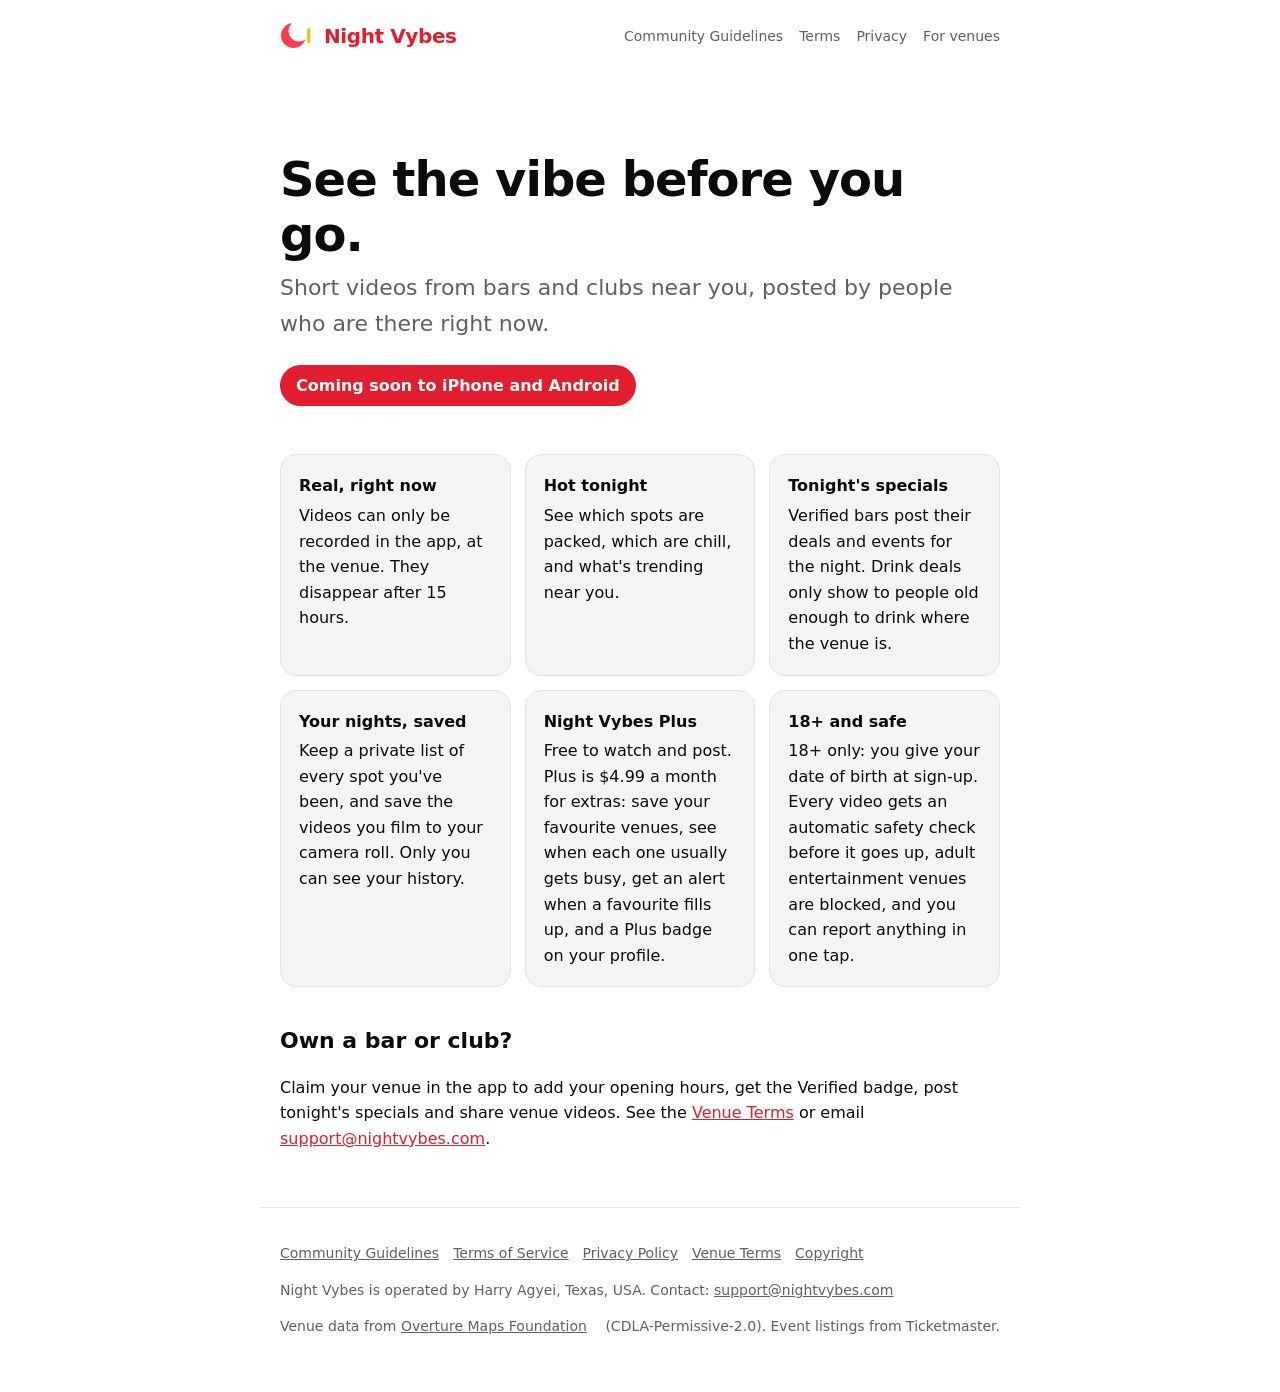
==== index.html @ 935aa68d "Privacy: cookies, emails, children, phone/contacts, providers; refunds; accurate claims; data credit" ====
<!doctype html>
<html lang="en">
<head>
<script>
// Email confirmation links land here: send them to the confirmation page and drop the sign-in details from the address.
(function () {
  var all = location.hash + '&' + location.search;
  if (/error(_code|_description)?=/.test(all)) location.replace('/confirmed/?failed');
  else if (/access_token=|type=signup|[?&]code=/.test(all)) location.replace('/confirmed/');
})();
</script>
<meta charset="utf-8">
<meta name="viewport" content="width=device-width, initial-scale=1">
<title>Night Vybes: See the vibe before you go</title>
<meta name="description" content="Short videos from bars and clubs near you, posted by people who are there right now.">
<link rel="stylesheet" href="/style.css">
<link rel="icon" type="image/png" href="/favicon.png">
<link rel="apple-touch-icon" href="/apple-touch-icon.png">
<meta name="theme-color" content="#0B0B0D">
</head>
<body>
<header><a class="brand" href="/"><span class="brand-mark"><svg aria-hidden="true" xmlns="http://www.w3.org/2000/svg" viewBox="15 23 72 54" width="36" height="27"><defs><mask id="nvm"><rect x="-100" y="-100" width="300" height="300" fill="white"/><circle cx="53" cy="41" r="21" fill="black"/></mask></defs>
<circle cx="42" cy="50" r="25" fill="#FF3B4E" mask="url(#nvm)"/>
<rect x="60" y="43" width="6" height="14" rx="3" fill="#FFFFFF"/>
<rect x="69.5" y="35" width="6" height="30" rx="3" fill="#F5B700"/>
<rect x="79" y="40" width="6" height="20" rx="3" fill="#FFFFFF"/></svg></span>Night Vybes</a><nav><a href="/guidelines">Community Guidelines</a><a href="/terms">Terms</a><a href="/privacy">Privacy</a><a href="/venues">For venues</a></nav></header>
<main>
<section class="hero">
<h1>See the vibe before you go.</h1>
<p class="tagline">Short videos from bars and clubs near you, posted by people who are there right now.</p>
<span class="pill">Coming soon to iPhone and Android</span>
</section>
<div class="cards">
<div class="card"><strong>Real, right now</strong>Videos can only be recorded in the app, at the venue. They disappear after 15 hours.</div>
<div class="card"><strong>Hot tonight</strong>See which spots are packed, which are chill, and what's trending near you.</div>
<div class="card"><strong>Tonight's specials</strong>Verified bars post their deals and events for the night. Drink deals only show to people old enough to drink where the venue is.</div>
<div class="card"><strong>Your nights, saved</strong>Keep a private list of every spot you've been, and save the videos you film to your camera roll. Only you can see your history.</div>
<div class="card"><strong>Night Vybes Plus</strong>Free to watch and post. Plus is $4.99 a month for extras: save your favourite venues, see when each one usually gets busy, get an alert when a favourite fills up, and a Plus badge on your profile.</div>
<div class="card"><strong>18+ and safe</strong>18+ only: you give your date of birth at sign-up. Every video gets an automatic safety check before it goes up, adult entertainment venues are blocked, and you can report anything in one tap.</div>
</div>
<h2>Own a bar or club?</h2>
<p>Claim your venue in the app to add your opening hours, get the Verified badge, post tonight's specials and share venue videos. See the <a href="/venues">Venue Terms</a> or email <a href="mailto:support@nightvybes.com">support@nightvybes.com</a>.</p>

</main>
<footer><p><a href="/guidelines">Community Guidelines</a><a href="/terms">Terms of Service</a><a href="/privacy">Privacy Policy</a><a href="/venues">Venue Terms</a><a href="/copyright">Copyright</a></p><p>Night Vybes is operated by Harry Agyei, Texas, USA. Contact: <a href="mailto:support@nightvybes.com">support@nightvybes.com</a></p><p>Venue data from <a href="https://overturemaps.org">Overture Maps Foundation</a> (CDLA-Permissive-2.0). Event listings from Ticketmaster.</p></footer>
</body>
</html>
---- style.css ----
:root {
  --bg: #ffffff;
  --panel: #f4f4f6;
  --text: #0b0b0d;
  --muted: #5d6068;
  --line: #e2e2e8;
  --red: #e11d2e;
  color-scheme: light dark;
  font-family: system-ui, -apple-system, 'Segoe UI', Roboto, sans-serif;
}
@media (prefers-color-scheme: dark) {
  :root { --bg: #0b0b0d; --panel: #17181b; --text: #f4f4f5; --muted: #a6a9b0; --line: #2c2f34; --red: #ff3b4e; }
}
* { box-sizing: border-box; }
body { margin: 0; background: var(--bg); color: var(--text); line-height: 1.6; }
a { color: var(--red); }
header, main, footer { max-width: 760px; margin: 0 auto; padding: 0 20px; }
header { display: flex; justify-content: space-between; align-items: center; padding-top: 20px; padding-bottom: 20px; flex-wrap: wrap; gap: 12px; }
.brand-mark { display: inline-flex; margin-right: 8px; vertical-align: -6px; }
.brand { font-weight: 800; font-size: 20px; color: var(--red); text-decoration: none; letter-spacing: -0.02em; }
nav { display: flex; gap: 16px; flex-wrap: wrap; font-size: 14px; }
nav a { color: var(--muted); text-decoration: none; }
nav a:hover { color: var(--text); }
h1 { font-size: 34px; line-height: 1.15; letter-spacing: -0.02em; margin: 24px 0 8px; }
h2 { font-size: 22px; margin: 36px 0 8px; }
h3 { font-size: 17px; margin: 24px 0 6px; }
.updated { color: var(--muted); font-size: 14px; margin-bottom: 24px; }
table { width: 100%; border-collapse: collapse; font-size: 14px; margin: 12px 0; display: block; overflow-x: auto; }
th, td { text-align: left; padding: 10px; border-bottom: 1px solid var(--line); vertical-align: top; }
th { color: var(--muted); font-weight: 600; }
li { margin: 4px 0; }
.hero { padding: 56px 0 24px; }
.hero h1 { font-size: 48px; }
.tagline { font-size: 22px; color: var(--muted); margin: 0 0 24px; }
.cards { display: grid; grid-template-columns: repeat(auto-fit, minmax(210px, 1fr)); gap: 14px; margin: 24px 0; }
.card { background: var(--panel); border: 1px solid var(--line); border-radius: 16px; padding: 18px; }
.card strong { display: block; margin-bottom: 4px; }
.pill { display: inline-block; background: var(--red); color: #fff; padding: 8px 16px; border-radius: 999px; font-weight: 600; }
footer { border-top: 1px solid var(--line); margin-top: 56px; padding-top: 20px; padding-bottom: 40px; color: var(--muted); font-size: 14px; }
footer a { color: var(--muted); margin-right: 14px; }
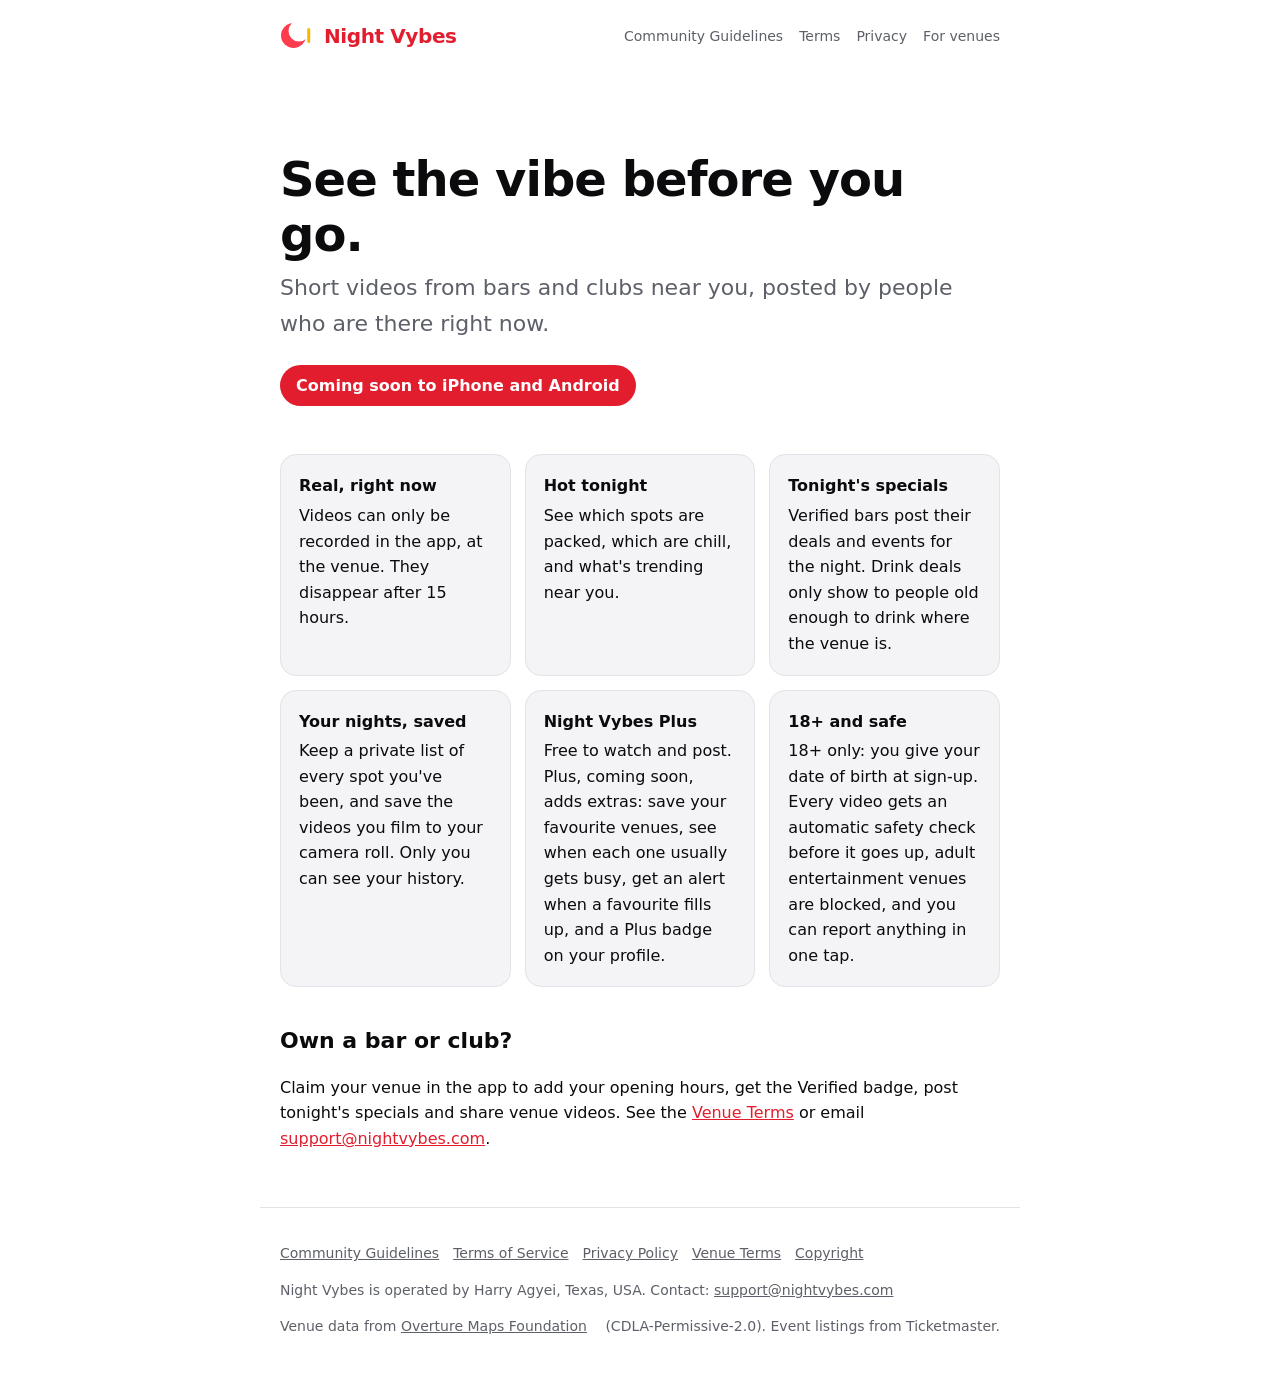
==== commit 4d9121c5: "Remove fixed prices while pricing is being finalised Co-Authored-By: Claude Opus 5.5 <noreply@anthro" ====
--- a/index.html
+++ b/index.html
@@ -35,7 +35,7 @@
 <div class="card"><strong>Hot tonight</strong>See which spots are packed, which are chill, and what's trending near you.</div>
 <div class="card"><strong>Tonight's specials</strong>Verified bars post their deals and events for the night. Drink deals only show to people old enough to drink where the venue is.</div>
 <div class="card"><strong>Your nights, saved</strong>Keep a private list of every spot you've been, and save the videos you film to your camera roll. Only you can see your history.</div>
-<div class="card"><strong>Night Vybes Plus</strong>Free to watch and post. Plus is $4.99 a month for extras: save your favourite venues, see when each one usually gets busy, get an alert when a favourite fills up, and a Plus badge on your profile.</div>
+<div class="card"><strong>Night Vybes Plus</strong>Free to watch and post. Plus, coming soon, adds extras: save your favourite venues, see when each one usually gets busy, get an alert when a favourite fills up, and a Plus badge on your profile.</div>
 <div class="card"><strong>18+ and safe</strong>18+ only: you give your date of birth at sign-up. Every video gets an automatic safety check before it goes up, adult entertainment venues are blocked, and you can report anything in one tap.</div>
 </div>
 <h2>Own a bar or club?</h2>
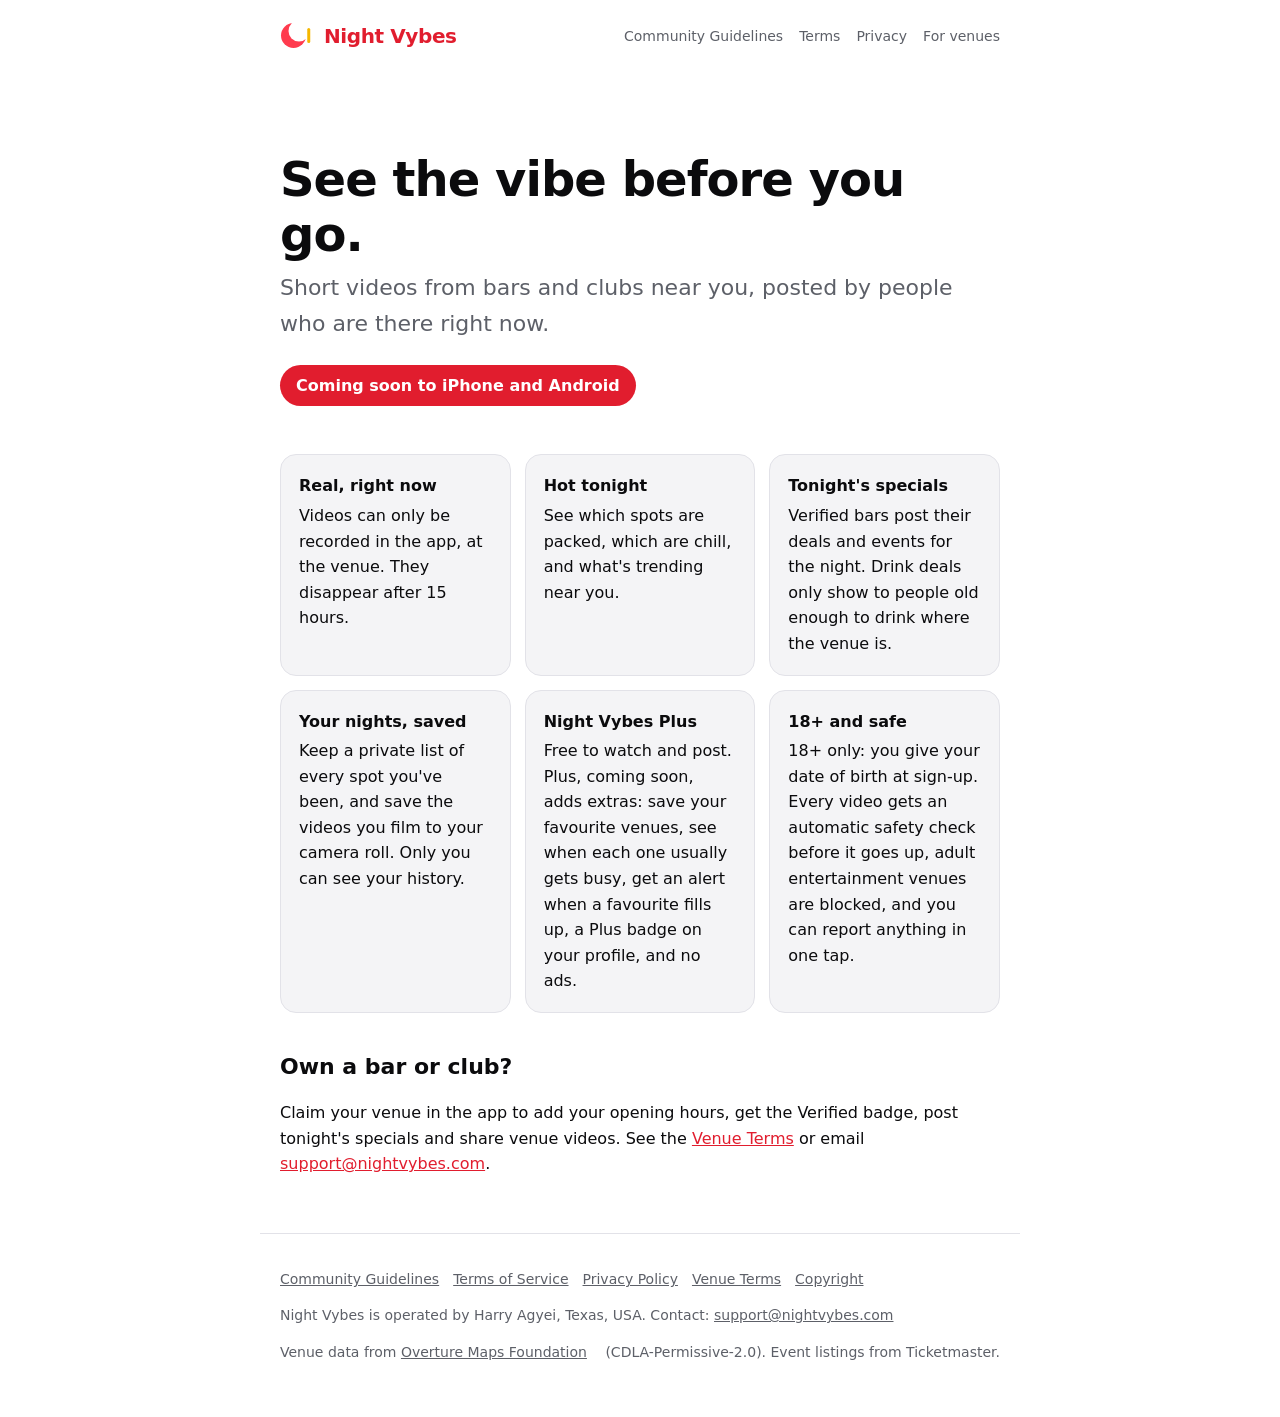
==== commit 3a96eea1: "Plus: no ads Co-Authored-By: Claude Opus 5.5 <noreply@anthropic.com> Claude-Session: https://claude." ====
--- a/index.html
+++ b/index.html
@@ -35,7 +35,7 @@
 <div class="card"><strong>Hot tonight</strong>See which spots are packed, which are chill, and what's trending near you.</div>
 <div class="card"><strong>Tonight's specials</strong>Verified bars post their deals and events for the night. Drink deals only show to people old enough to drink where the venue is.</div>
 <div class="card"><strong>Your nights, saved</strong>Keep a private list of every spot you've been, and save the videos you film to your camera roll. Only you can see your history.</div>
-<div class="card"><strong>Night Vybes Plus</strong>Free to watch and post. Plus, coming soon, adds extras: save your favourite venues, see when each one usually gets busy, get an alert when a favourite fills up, and a Plus badge on your profile.</div>
+<div class="card"><strong>Night Vybes Plus</strong>Free to watch and post. Plus, coming soon, adds extras: save your favourite venues, see when each one usually gets busy, get an alert when a favourite fills up, a Plus badge on your profile, and no ads.</div>
 <div class="card"><strong>18+ and safe</strong>18+ only: you give your date of birth at sign-up. Every video gets an automatic safety check before it goes up, adult entertainment venues are blocked, and you can report anything in one tap.</div>
 </div>
 <h2>Own a bar or club?</h2>
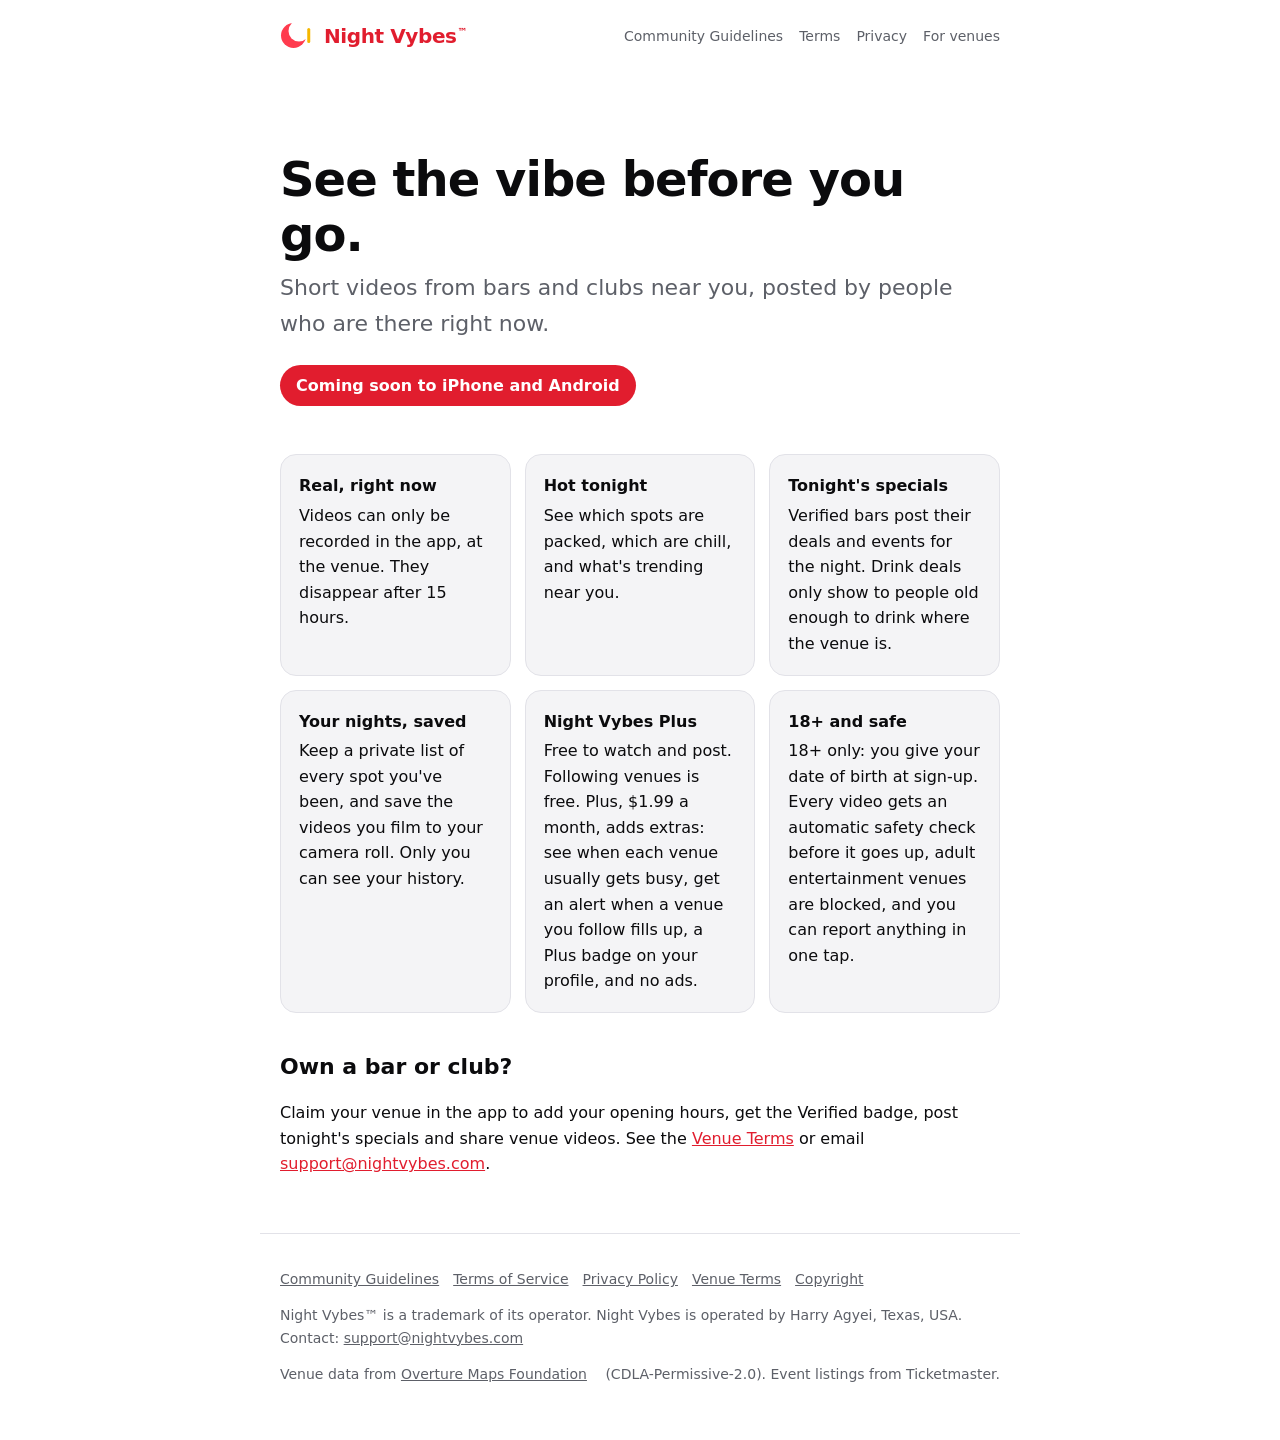
==== commit 4dc43ecb: "Sync website from Night-Vybes main (™, privacy, DJ plan in Terms, admin DJs tab) Co-Authored-By: Cla" ====
--- a/index.html
+++ b/index.html
@@ -23,7 +23,7 @@
 <circle cx="42" cy="50" r="25" fill="#FF3B4E" mask="url(#nvm)"/>
 <rect x="60" y="43" width="6" height="14" rx="3" fill="#FFFFFF"/>
 <rect x="69.5" y="35" width="6" height="30" rx="3" fill="#F5B700"/>
-<rect x="79" y="40" width="6" height="20" rx="3" fill="#FFFFFF"/></svg></span>Night Vybes</a><nav><a href="/guidelines">Community Guidelines</a><a href="/terms">Terms</a><a href="/privacy">Privacy</a><a href="/venues">For venues</a></nav></header>
+<rect x="79" y="40" width="6" height="20" rx="3" fill="#FFFFFF"/></svg></span>Night Vybes<sup class="tm">&trade;</sup></a><nav><a href="/guidelines">Community Guidelines</a><a href="/terms">Terms</a><a href="/privacy">Privacy</a><a href="/venues">For venues</a></nav></header>
 <main>
 <section class="hero">
 <h1>See the vibe before you go.</h1>
@@ -35,13 +35,13 @@
 <div class="card"><strong>Hot tonight</strong>See which spots are packed, which are chill, and what's trending near you.</div>
 <div class="card"><strong>Tonight's specials</strong>Verified bars post their deals and events for the night. Drink deals only show to people old enough to drink where the venue is.</div>
 <div class="card"><strong>Your nights, saved</strong>Keep a private list of every spot you've been, and save the videos you film to your camera roll. Only you can see your history.</div>
-<div class="card"><strong>Night Vybes Plus</strong>Free to watch and post. Plus, coming soon, adds extras: save your favourite venues, see when each one usually gets busy, get an alert when a favourite fills up, a Plus badge on your profile, and no ads.</div>
+<div class="card"><strong>Night Vybes Plus</strong>Free to watch and post. Following venues is free. Plus, $1.99 a month, adds extras: see when each venue usually gets busy, get an alert when a venue you follow fills up, a Plus badge on your profile, and no ads.</div>
 <div class="card"><strong>18+ and safe</strong>18+ only: you give your date of birth at sign-up. Every video gets an automatic safety check before it goes up, adult entertainment venues are blocked, and you can report anything in one tap.</div>
 </div>
 <h2>Own a bar or club?</h2>
 <p>Claim your venue in the app to add your opening hours, get the Verified badge, post tonight's specials and share venue videos. See the <a href="/venues">Venue Terms</a> or email <a href="mailto:support@nightvybes.com">support@nightvybes.com</a>.</p>
 
 </main>
-<footer><p><a href="/guidelines">Community Guidelines</a><a href="/terms">Terms of Service</a><a href="/privacy">Privacy Policy</a><a href="/venues">Venue Terms</a><a href="/copyright">Copyright</a></p><p>Night Vybes is operated by Harry Agyei, Texas, USA. Contact: <a href="mailto:support@nightvybes.com">support@nightvybes.com</a></p><p>Venue data from <a href="https://overturemaps.org">Overture Maps Foundation</a> (CDLA-Permissive-2.0). Event listings from Ticketmaster.</p></footer>
+<footer><p><a href="/guidelines">Community Guidelines</a><a href="/terms">Terms of Service</a><a href="/privacy">Privacy Policy</a><a href="/venues">Venue Terms</a><a href="/copyright">Copyright</a></p><p>Night Vybes&trade; is a trademark of its operator. Night Vybes is operated by Harry Agyei, Texas, USA. Contact: <a href="mailto:support@nightvybes.com">support@nightvybes.com</a></p><p>Venue data from <a href="https://overturemaps.org">Overture Maps Foundation</a> (CDLA-Permissive-2.0). Event listings from Ticketmaster.</p></footer>
 </body>
 </html>
--- a/style.css
+++ b/style.css
@@ -17,6 +17,7 @@
 header, main, footer { max-width: 760px; margin: 0 auto; padding: 0 20px; }
 header { display: flex; justify-content: space-between; align-items: center; padding-top: 20px; padding-bottom: 20px; flex-wrap: wrap; gap: 12px; }
 .brand-mark { display: inline-flex; margin-right: 8px; vertical-align: -6px; }
+.tm { font-size: 0.5em; font-weight: 600; margin-left: 1px; vertical-align: super; line-height: 0; }
 .brand { font-weight: 800; font-size: 20px; color: var(--red); text-decoration: none; letter-spacing: -0.02em; }
 nav { display: flex; gap: 16px; flex-wrap: wrap; font-size: 14px; }
 nav a { color: var(--muted); text-decoration: none; }
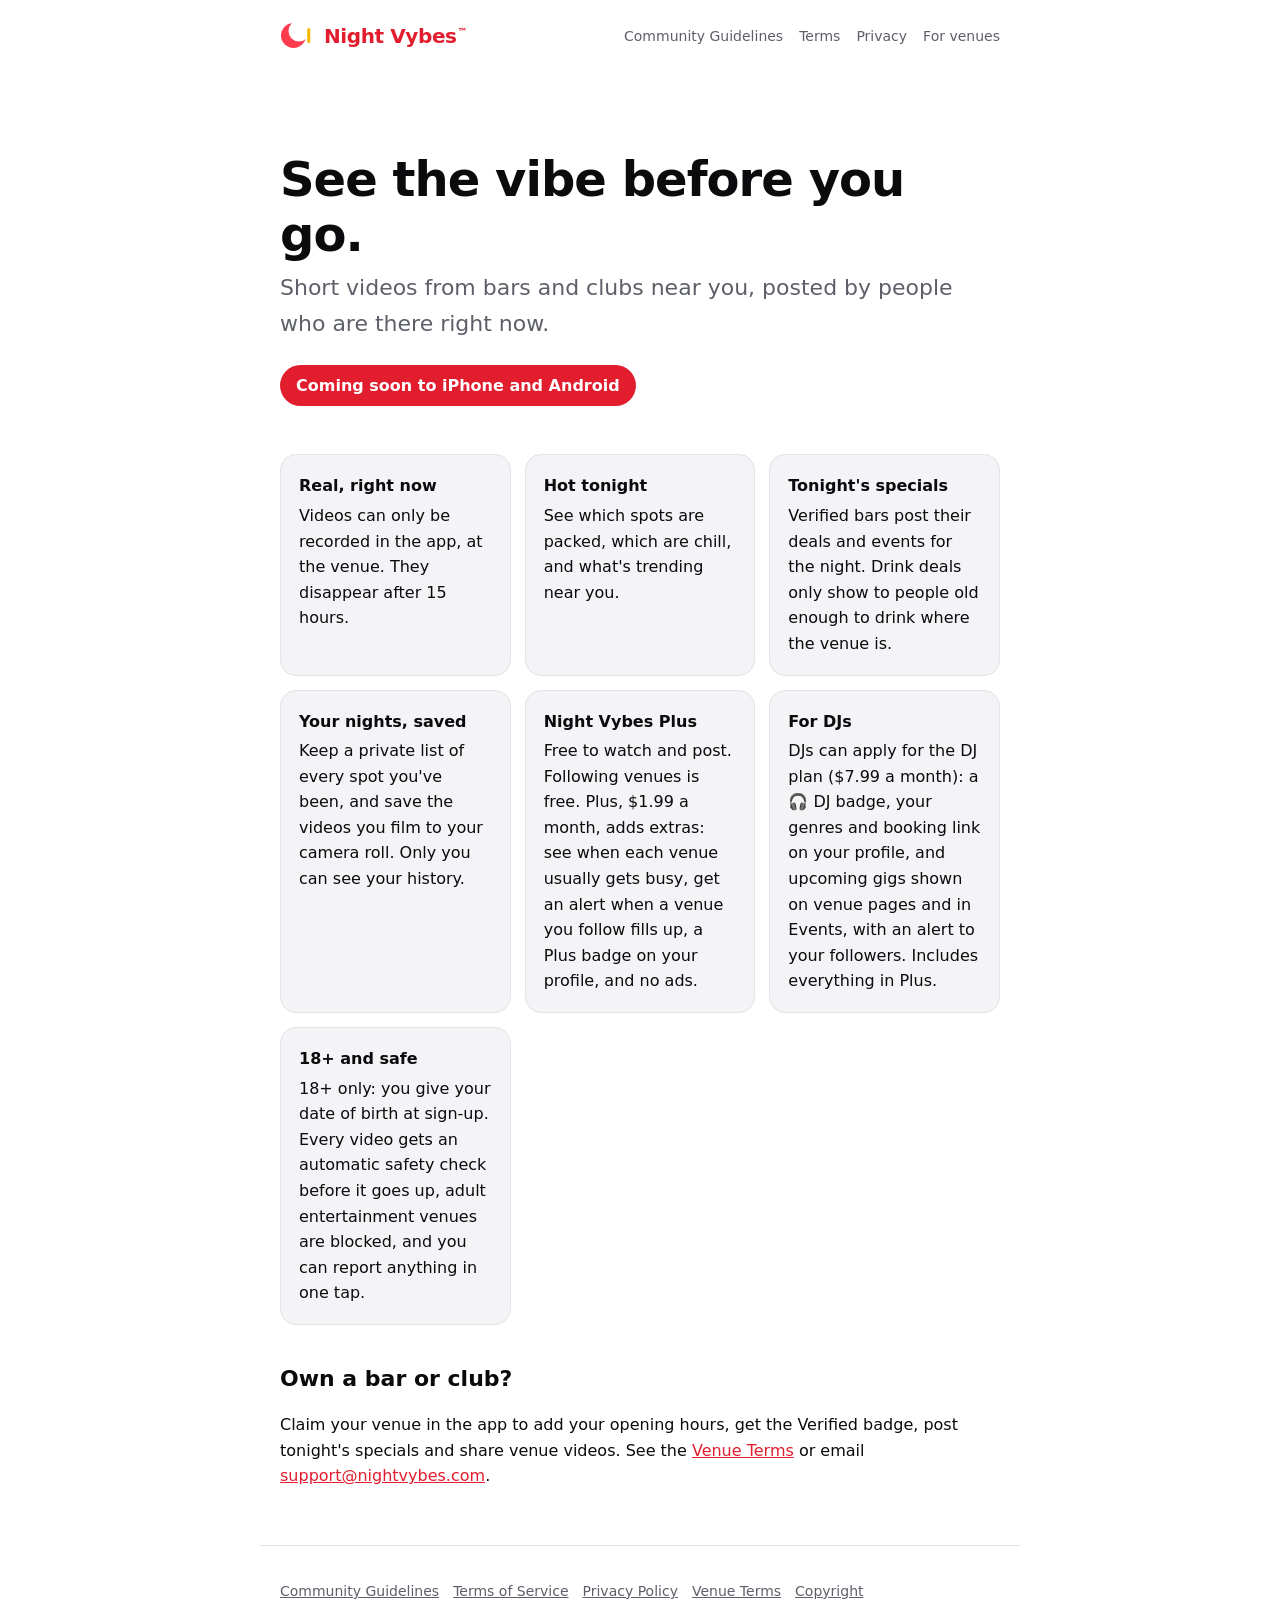
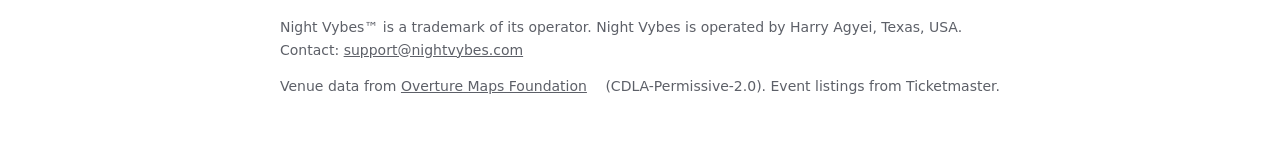
==== commit b3fac21e: "Website from Night-Vybes main@db628c2" ====
--- a/index.html
+++ b/index.html
@@ -35,7 +35,7 @@
 <div class="card"><strong>Hot tonight</strong>See which spots are packed, which are chill, and what's trending near you.</div>
 <div class="card"><strong>Tonight's specials</strong>Verified bars post their deals and events for the night. Drink deals only show to people old enough to drink where the venue is.</div>
 <div class="card"><strong>Your nights, saved</strong>Keep a private list of every spot you've been, and save the videos you film to your camera roll. Only you can see your history.</div>
-<div class="card"><strong>Night Vybes Plus</strong>Free to watch and post. Following venues is free. Plus, $1.99 a month, adds extras: see when each venue usually gets busy, get an alert when a venue you follow fills up, a Plus badge on your profile, and no ads.</div>
+<div class="card"><strong>Night Vybes Plus</strong>Free to watch and post. Following venues is free. Plus, $1.99 a month, adds extras: see when each venue usually gets busy, get an alert when a venue you follow fills up, a Plus badge on your profile, and no ads.</div><div class="card"><strong>For DJs</strong>DJs can apply for the DJ plan ($7.99 a month): a 🎧 DJ badge, your genres and booking link on your profile, and upcoming gigs shown on venue pages and in Events, with an alert to your followers. Includes everything in Plus.</div>
 <div class="card"><strong>18+ and safe</strong>18+ only: you give your date of birth at sign-up. Every video gets an automatic safety check before it goes up, adult entertainment venues are blocked, and you can report anything in one tap.</div>
 </div>
 <h2>Own a bar or club?</h2>
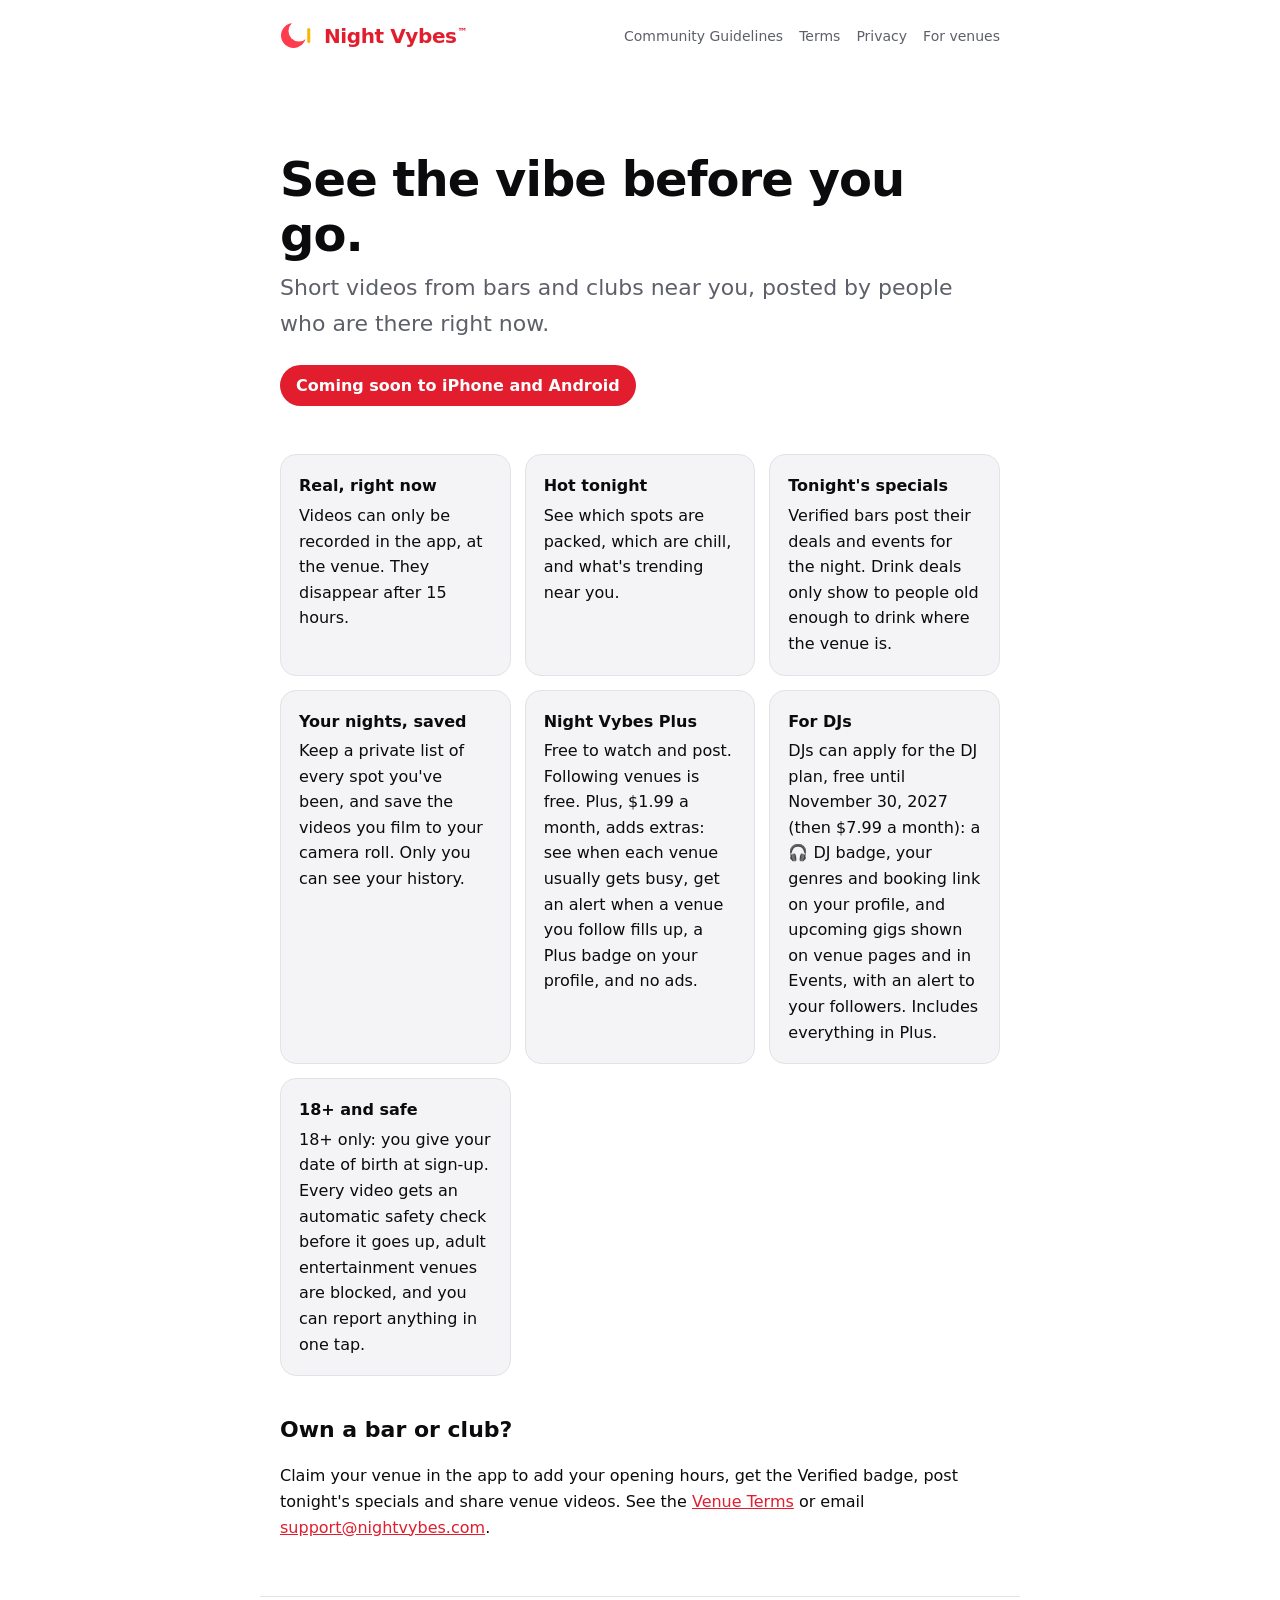
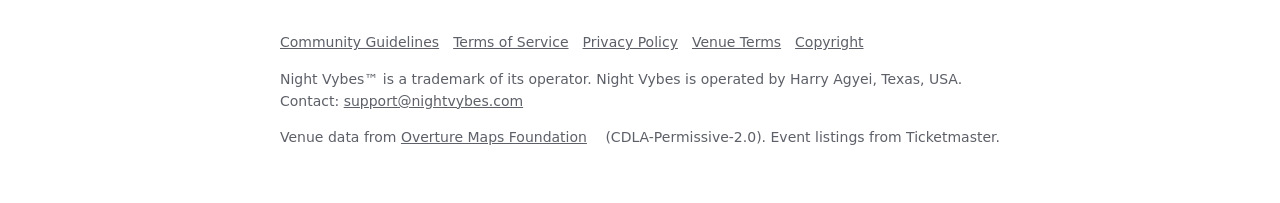
==== commit 669fd4fd: "Website from Night-Vybes main@bb15b53" ====
--- a/index.html
+++ b/index.html
@@ -35,7 +35,7 @@
 <div class="card"><strong>Hot tonight</strong>See which spots are packed, which are chill, and what's trending near you.</div>
 <div class="card"><strong>Tonight's specials</strong>Verified bars post their deals and events for the night. Drink deals only show to people old enough to drink where the venue is.</div>
 <div class="card"><strong>Your nights, saved</strong>Keep a private list of every spot you've been, and save the videos you film to your camera roll. Only you can see your history.</div>
-<div class="card"><strong>Night Vybes Plus</strong>Free to watch and post. Following venues is free. Plus, $1.99 a month, adds extras: see when each venue usually gets busy, get an alert when a venue you follow fills up, a Plus badge on your profile, and no ads.</div><div class="card"><strong>For DJs</strong>DJs can apply for the DJ plan ($7.99 a month): a 🎧 DJ badge, your genres and booking link on your profile, and upcoming gigs shown on venue pages and in Events, with an alert to your followers. Includes everything in Plus.</div>
+<div class="card"><strong>Night Vybes Plus</strong>Free to watch and post. Following venues is free. Plus, $1.99 a month, adds extras: see when each venue usually gets busy, get an alert when a venue you follow fills up, a Plus badge on your profile, and no ads.</div><div class="card"><strong>For DJs</strong>DJs can apply for the DJ plan, free until November 30, 2027 (then $7.99 a month): a 🎧 DJ badge, your genres and booking link on your profile, and upcoming gigs shown on venue pages and in Events, with an alert to your followers. Includes everything in Plus.</div>
 <div class="card"><strong>18+ and safe</strong>18+ only: you give your date of birth at sign-up. Every video gets an automatic safety check before it goes up, adult entertainment venues are blocked, and you can report anything in one tap.</div>
 </div>
 <h2>Own a bar or club?</h2>
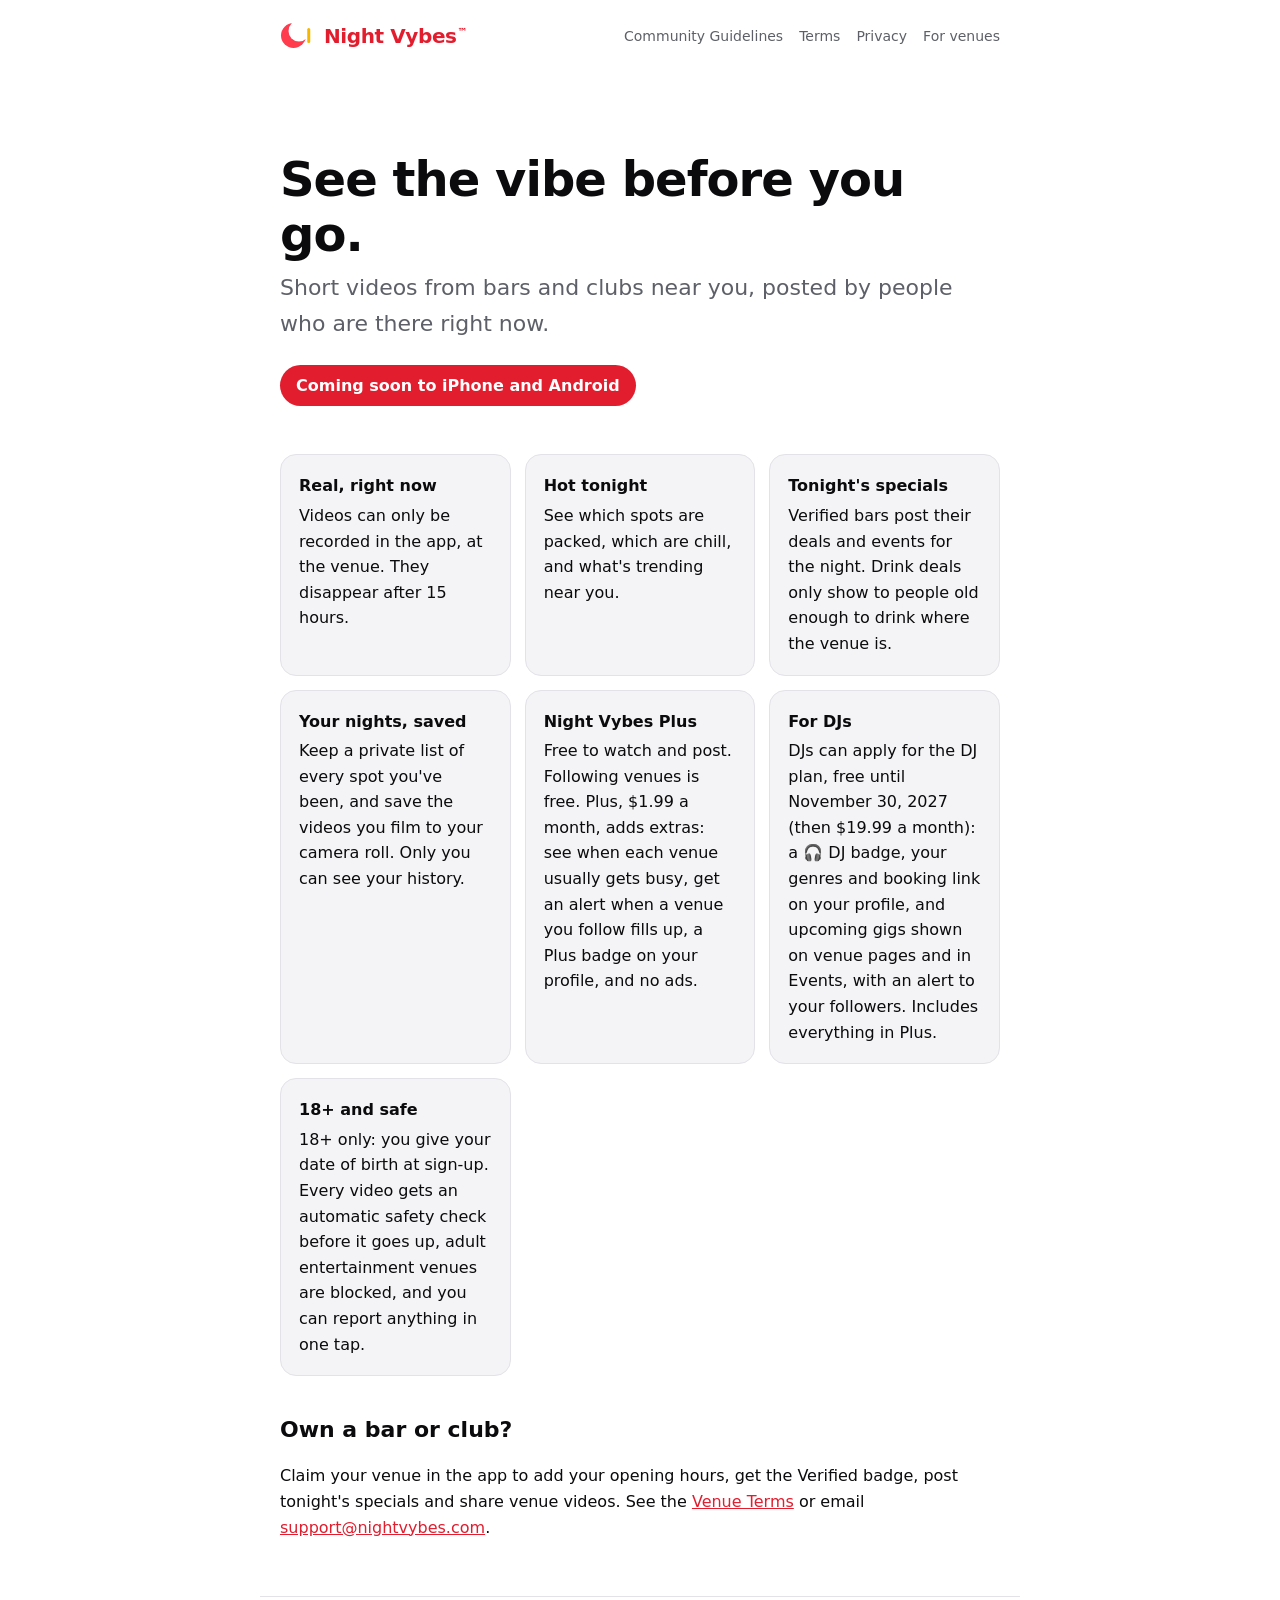
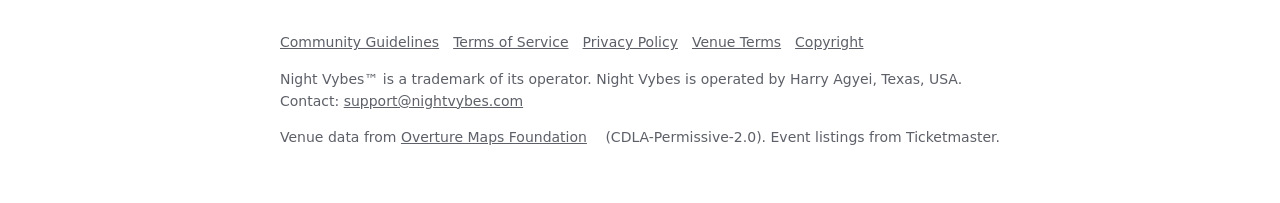
==== commit 2f928d8c: "Website from Night-Vybes main@db5c51c" ====
--- a/index.html
+++ b/index.html
@@ -35,7 +35,7 @@
 <div class="card"><strong>Hot tonight</strong>See which spots are packed, which are chill, and what's trending near you.</div>
 <div class="card"><strong>Tonight's specials</strong>Verified bars post their deals and events for the night. Drink deals only show to people old enough to drink where the venue is.</div>
 <div class="card"><strong>Your nights, saved</strong>Keep a private list of every spot you've been, and save the videos you film to your camera roll. Only you can see your history.</div>
-<div class="card"><strong>Night Vybes Plus</strong>Free to watch and post. Following venues is free. Plus, $1.99 a month, adds extras: see when each venue usually gets busy, get an alert when a venue you follow fills up, a Plus badge on your profile, and no ads.</div><div class="card"><strong>For DJs</strong>DJs can apply for the DJ plan, free until November 30, 2027 (then $7.99 a month): a 🎧 DJ badge, your genres and booking link on your profile, and upcoming gigs shown on venue pages and in Events, with an alert to your followers. Includes everything in Plus.</div>
+<div class="card"><strong>Night Vybes Plus</strong>Free to watch and post. Following venues is free. Plus, $1.99 a month, adds extras: see when each venue usually gets busy, get an alert when a venue you follow fills up, a Plus badge on your profile, and no ads.</div><div class="card"><strong>For DJs</strong>DJs can apply for the DJ plan, free until November 30, 2027 (then $19.99 a month): a 🎧 DJ badge, your genres and booking link on your profile, and upcoming gigs shown on venue pages and in Events, with an alert to your followers. Includes everything in Plus.</div>
 <div class="card"><strong>18+ and safe</strong>18+ only: you give your date of birth at sign-up. Every video gets an automatic safety check before it goes up, adult entertainment venues are blocked, and you can report anything in one tap.</div>
 </div>
 <h2>Own a bar or club?</h2>
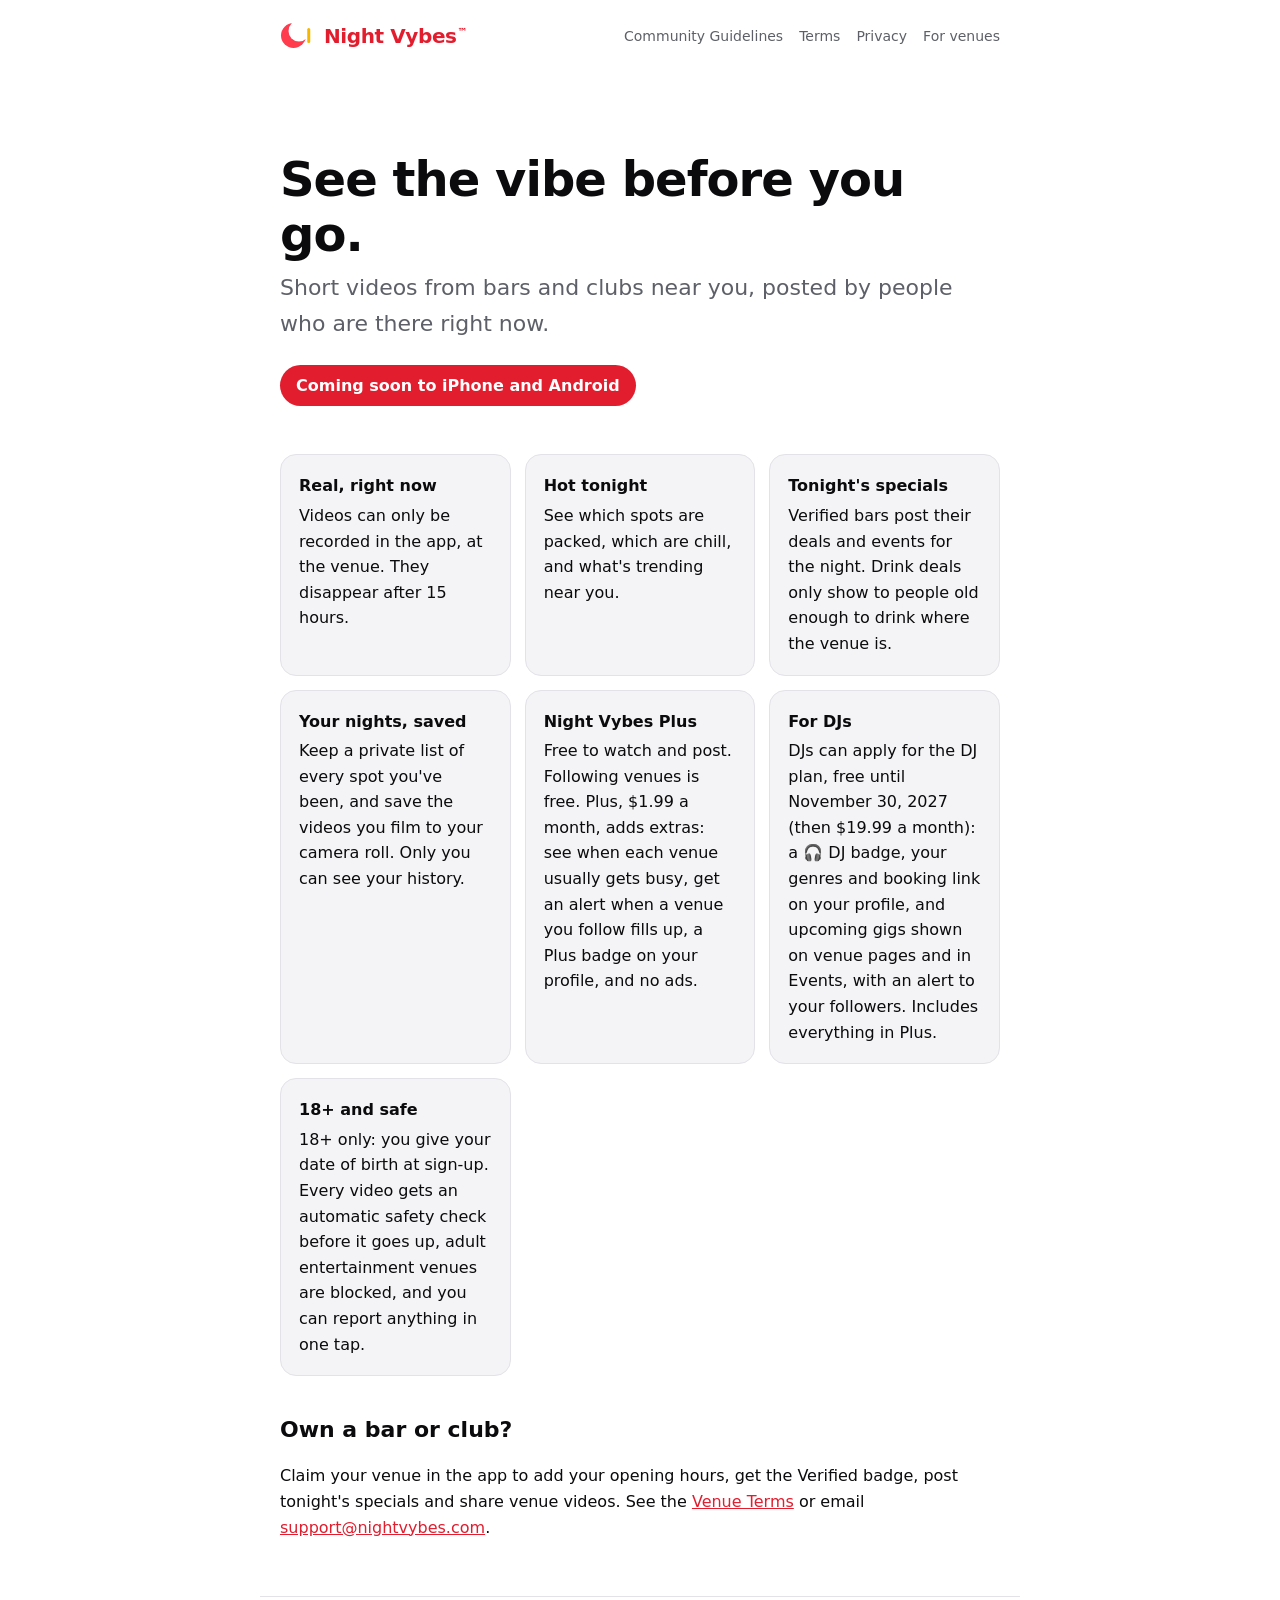
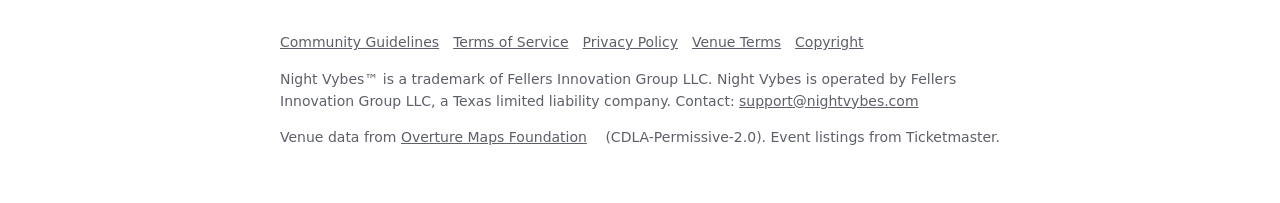
==== commit 0934cf5b: "Website from Night-Vybes main@a298f96" ====
--- a/index.html
+++ b/index.html
@@ -42,6 +42,6 @@
 <p>Claim your venue in the app to add your opening hours, get the Verified badge, post tonight's specials and share venue videos. See the <a href="/venues">Venue Terms</a> or email <a href="mailto:support@nightvybes.com">support@nightvybes.com</a>.</p>
 
 </main>
-<footer><p><a href="/guidelines">Community Guidelines</a><a href="/terms">Terms of Service</a><a href="/privacy">Privacy Policy</a><a href="/venues">Venue Terms</a><a href="/copyright">Copyright</a></p><p>Night Vybes&trade; is a trademark of its operator. Night Vybes is operated by Harry Agyei, Texas, USA. Contact: <a href="mailto:support@nightvybes.com">support@nightvybes.com</a></p><p>Venue data from <a href="https://overturemaps.org">Overture Maps Foundation</a> (CDLA-Permissive-2.0). Event listings from Ticketmaster.</p></footer>
+<footer><p><a href="/guidelines">Community Guidelines</a><a href="/terms">Terms of Service</a><a href="/privacy">Privacy Policy</a><a href="/venues">Venue Terms</a><a href="/copyright">Copyright</a></p><p>Night Vybes&trade; is a trademark of Fellers Innovation Group LLC. Night Vybes is operated by Fellers Innovation Group LLC, a Texas limited liability company. Contact: <a href="mailto:support@nightvybes.com">support@nightvybes.com</a></p><p>Venue data from <a href="https://overturemaps.org">Overture Maps Foundation</a> (CDLA-Permissive-2.0). Event listings from Ticketmaster.</p></footer>
 </body>
 </html>
